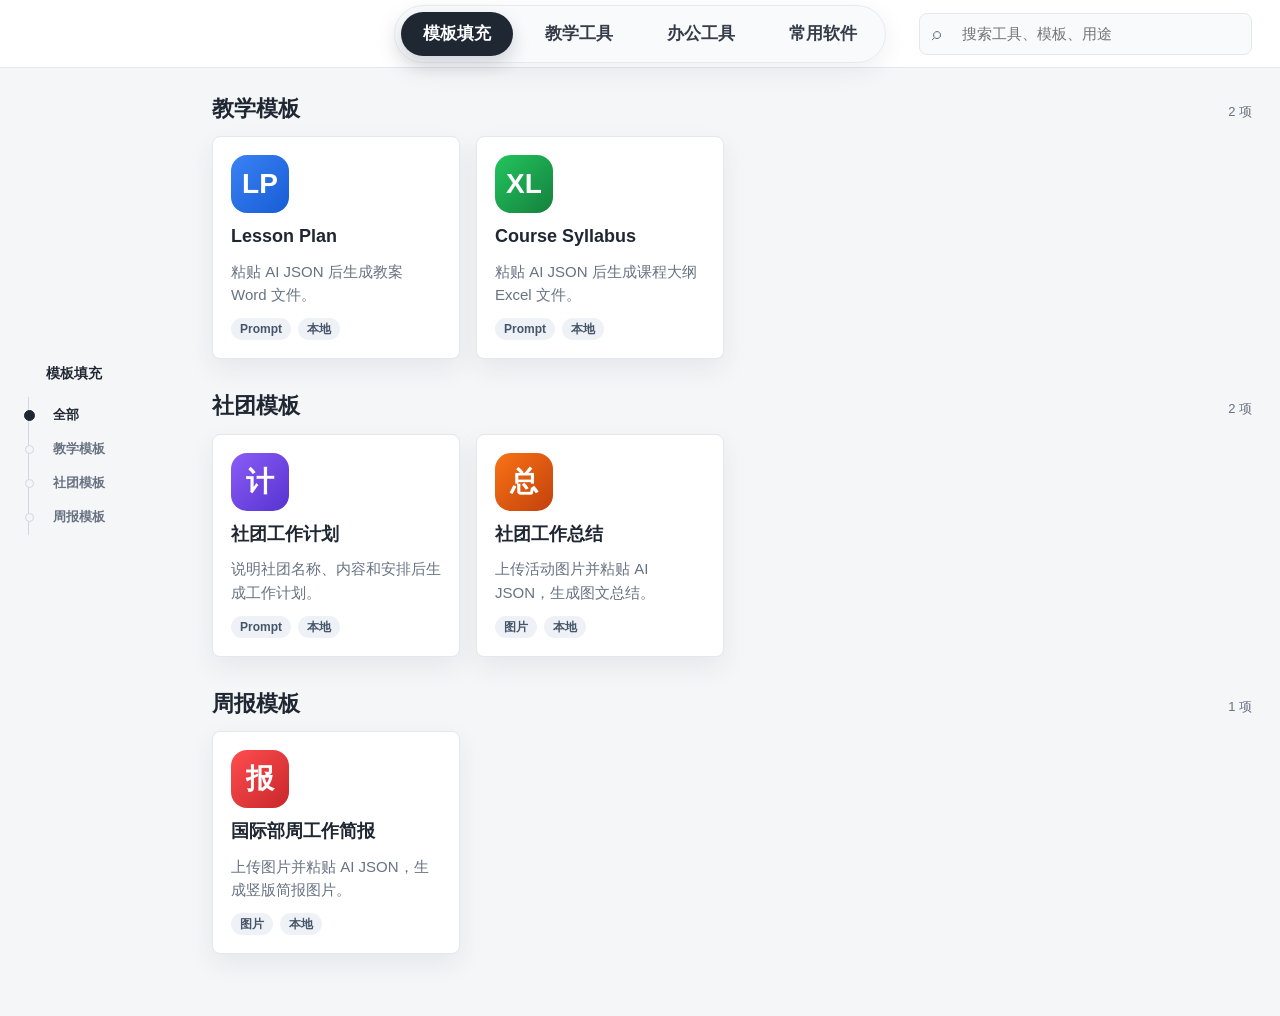
==== index.html @ 75331c17 "Initial TeacHub static site" ====
<!doctype html>
<html lang="zh-CN">
  <head>
    <meta charset="utf-8">
    <meta name="viewport" content="width=device-width, initial-scale=1">
    <title>TeacHub</title>
    <link rel="stylesheet" href="assets/styles.css">
  </head>
  <body>
    <header class="top-nav">
      <nav class="primary-tabs" aria-label="大类导航">
        <button class="tab is-active" type="button" data-view="templates">模板填充</button>
        <button class="tab" type="button" data-view="teaching">教学工具</button>
        <button class="tab" type="button" data-view="office">办公工具</button>
        <button class="tab" type="button" data-view="software">常用软件</button>
      </nav>
      <label class="search" aria-label="搜索工具">
        <span aria-hidden="true">⌕</span>
        <input id="search-input" type="search" placeholder="搜索工具、模板、用途">
      </label>
    </header>

    <div class="page-grid">
      <aside class="anchor-panel" aria-label="分类目录">
        <div class="anchor-title" id="anchor-title">模板填充</div>
        <nav class="anchor-list" id="anchor-list"></nav>
      </aside>

      <main class="content" id="content" tabindex="-1"></main>
    </div>

    <script src="assets/data.js"></script>
    <script src="assets/app.js"></script>
  </body>
</html>
---- assets/styles.css ----
:root {
  --bg: #f5f6f8;
  --surface: #ffffff;
  --ink: #1f2733;
  --muted: #687282;
  --line: #e3e7ee;
  --nav: #ffffff;
  --shadow: 0 16px 40px rgba(31, 39, 51, 0.12);
  --radius: 8px;
  --font: "Inter", "Segoe UI", "PingFang SC", "Microsoft YaHei", Arial, sans-serif;
}

* {
  box-sizing: border-box;
}

[hidden] {
  display: none !important;
}

html {
  min-height: 100%;
  scroll-behavior: smooth;
}

body {
  min-height: 100vh;
  margin: 0;
  background: var(--bg);
  color: var(--ink);
  font-family: var(--font);
  font-size: 15px;
  letter-spacing: 0;
}

button,
input {
  font: inherit;
}

button {
  cursor: pointer;
}

.top-nav {
  position: sticky;
  top: 0;
  z-index: 20;
  display: flex;
  align-items: center;
  justify-content: center;
  min-height: 68px;
  border-bottom: 1px solid var(--line);
  background: rgba(255, 255, 255, 0.96);
  padding: 0 28px;
  backdrop-filter: blur(14px);
}

.primary-tabs {
  display: flex;
  align-items: center;
  justify-content: center;
  gap: 10px;
  min-width: 0;
  border: 1px solid #e6ebf2;
  border-radius: 999px;
  background: #f8fafc;
  padding: 6px;
  box-shadow: 0 8px 24px rgba(31, 39, 51, 0.07);
}

.tab {
  min-height: 44px;
  border: 0;
  border-radius: 999px;
  background: transparent;
  color: #343c49;
  padding: 0 22px;
  font-size: 17px;
  font-weight: 800;
  white-space: nowrap;
  transition: background 160ms ease, color 160ms ease, box-shadow 160ms ease;
}

.tab:hover,
.tab.is-active {
  background: #1f2733;
  color: #ffffff;
  box-shadow: 0 8px 18px rgba(31, 39, 51, 0.18);
}

.search {
  position: absolute;
  right: 28px;
  display: grid;
  grid-template-columns: 28px minmax(0, 1fr);
  align-items: center;
  min-height: 42px;
  width: min(360px, 26vw);
  border: 1px solid var(--line);
  border-radius: var(--radius);
  background: #f9fafc;
  padding: 0 12px;
}

.search span {
  color: var(--muted);
  font-size: 18px;
}

.search input {
  min-width: 0;
  border: 0;
  outline: 0;
  background: transparent;
  color: var(--ink);
}

.page-grid {
  display: grid;
  grid-template-columns: 150px minmax(0, 1fr);
  gap: 34px;
  max-width: 1440px;
  margin: 0 auto;
  padding: 28px;
}

.anchor-panel {
  position: sticky;
  top: 50vh;
  transform: translateY(-50%);
  align-self: start;
  width: 140px;
  border: 0;
  border-radius: 0;
  background: transparent;
  padding: 0;
  box-shadow: none;
}

.anchor-title {
  margin-bottom: 14px;
  color: var(--ink);
  font-size: 14px;
  font-weight: 800;
  padding-left: 18px;
}

.anchor-list {
  display: grid;
  gap: 2px;
  position: relative;
  border-left: 1px solid #cfd7e4;
  padding: 2px 0 2px 16px;
}

.anchor-link {
  position: relative;
  display: flex;
  align-items: center;
  min-height: 32px;
  border-radius: 0;
  color: var(--muted);
  padding: 0 0 0 8px;
  text-decoration: none;
  font-size: 13px;
  font-weight: 700;
}

.anchor-link:hover,
.anchor-link.is-active {
  background: transparent;
  color: var(--ink);
}

.anchor-link::before {
  content: "";
  position: absolute;
  left: -20px;
  width: 7px;
  height: 7px;
  border: 1px solid #cfd7e4;
  border-radius: 999px;
  background: var(--bg);
}

.anchor-link.is-active::before {
  width: 9px;
  height: 9px;
  left: -21px;
  border-color: #1f2733;
  background: #1f2733;
}

.content {
  min-width: 0;
  outline: 0;
}

.section {
  scroll-margin-top: 92px;
  margin-bottom: 34px;
}

.section-head {
  display: flex;
  align-items: baseline;
  justify-content: space-between;
  gap: 12px;
  margin-bottom: 14px;
}

.section-title {
  margin: 0;
  font-size: 22px;
  line-height: 1.2;
}

.section-count {
  color: var(--muted);
  font-size: 13px;
}

.tool-grid {
  display: grid;
  grid-template-columns: repeat(4, minmax(180px, 1fr));
  gap: 16px;
}

.tool-card {
  display: flex;
  flex-direction: column;
  gap: 12px;
  min-height: 222px;
  width: 100%;
  border: 1px solid var(--line);
  border-radius: var(--radius);
  background: var(--surface);
  padding: 18px;
  text-align: left;
  box-shadow: 0 10px 26px rgba(31, 39, 51, 0.07);
  transition: transform 150ms ease, box-shadow 150ms ease, border-color 150ms ease;
}

.tool-card:hover {
  transform: translateY(-3px);
  border-color: rgba(31, 39, 51, 0.18);
  box-shadow: var(--shadow);
}

.tool-icon {
  display: grid;
  place-items: center;
  width: 58px;
  height: 58px;
  border-radius: 16px;
  color: #ffffff;
  font-size: 28px;
  font-weight: 800;
}

.tool-icon.red,
.drawer-icon.red,
.detail-page-icon.red {
  background: linear-gradient(135deg, #ff4d4f, #c8272b);
}

.tool-icon.purple,
.drawer-icon.purple,
.detail-page-icon.purple {
  background: linear-gradient(135deg, #8b5cf6, #5633d1);
}

.tool-icon.blue,
.drawer-icon.blue,
.detail-page-icon.blue {
  background: linear-gradient(135deg, #3b82f6, #175cd3);
}

.tool-icon.green,
.drawer-icon.green,
.detail-page-icon.green {
  background: linear-gradient(135deg, #22c55e, #15803d);
}

.tool-icon.orange,
.drawer-icon.orange,
.detail-page-icon.orange {
  background: linear-gradient(135deg, #f97316, #c2410c);
}

.tool-icon.cyan,
.drawer-icon.cyan,
.detail-page-icon.cyan {
  background: linear-gradient(135deg, #06b6d4, #087f96);
}

.tool-icon.pink,
.drawer-icon.pink,
.detail-page-icon.pink {
  background: linear-gradient(135deg, #ec4899, #be185d);
}

.tool-icon.slate,
.drawer-icon.slate,
.detail-page-icon.slate {
  background: linear-gradient(135deg, #64748b, #334155);
}

.tool-name {
  margin: 0;
  color: var(--ink);
  font-size: 18px;
  line-height: 1.25;
}

.tool-desc {
  margin: 0;
  color: var(--muted);
  line-height: 1.55;
}

.tool-tags {
  display: flex;
  flex-wrap: wrap;
  gap: 7px;
  margin-top: auto;
  align-items: flex-end;
}

.tag {
  border-radius: 999px;
  background: #eef2f7;
  color: #475569;
  padding: 5px 9px;
  font-size: 12px;
  font-weight: 700;
  line-height: 1;
}

.empty-state {
  display: grid;
  place-items: center;
  min-height: 240px;
  border: 1px dashed #cbd5e1;
  border-radius: var(--radius);
  background: rgba(255, 255, 255, 0.7);
  color: var(--muted);
}

.drawer-backdrop {
  position: fixed;
  inset: 0;
  z-index: 40;
  background: rgba(15, 23, 42, 0.34);
}

.drawer {
  position: fixed;
  top: 0;
  right: 0;
  z-index: 50;
  width: min(460px, 100vw);
  height: 100vh;
  overflow: auto;
  background: var(--surface);
  padding: 26px;
  box-shadow: -20px 0 50px rgba(15, 23, 42, 0.18);
}

.drawer-close {
  position: absolute;
  top: 14px;
  right: 14px;
  display: grid;
  place-items: center;
  width: 36px;
  height: 36px;
  border: 0;
  border-radius: var(--radius);
  background: #eef2f7;
  color: var(--ink);
  font-size: 24px;
  line-height: 1;
}

.drawer-icon {
  display: grid;
  place-items: center;
  width: 72px;
  height: 72px;
  border-radius: 18px;
  color: #ffffff;
  font-size: 34px;
  font-weight: 800;
}

.drawer-section {
  margin: 18px 0 6px;
  color: #2563eb;
  font-size: 13px;
  font-weight: 800;
}

.drawer h2 {
  margin: 0;
  font-size: 28px;
  line-height: 1.2;
}

.drawer-desc {
  margin: 12px 0 14px;
  color: var(--muted);
  line-height: 1.65;
}

.drawer-tags {
  display: flex;
  gap: 8px;
  margin-bottom: 18px;
}

.drawer-meta {
  display: grid;
  grid-template-columns: 96px minmax(0, 1fr);
  gap: 10px 14px;
  border-top: 1px solid var(--line);
  border-bottom: 1px solid var(--line);
  margin: 0 0 18px;
  padding: 16px 0;
}

.drawer-meta dt {
  color: var(--muted);
}

.drawer-meta dd {
  min-width: 0;
  margin: 0;
  overflow-wrap: anywhere;
}

.drawer-actions {
  display: flex;
  flex-wrap: wrap;
  gap: 10px;
}

.action {
  min-height: 40px;
  border: 0;
  border-radius: var(--radius);
  background: #1f2733;
  color: #ffffff;
  padding: 0 14px;
}

.action.secondary {
  border: 1px solid var(--line);
  background: #f8fafc;
  color: var(--ink);
}

.prompt-preview {
  margin-top: 18px;
  border: 1px solid var(--line);
  border-radius: var(--radius);
  overflow: hidden;
}

.prompt-head {
  display: flex;
  align-items: center;
  justify-content: space-between;
  gap: 12px;
  border-bottom: 1px solid var(--line);
  background: #f8fafc;
  padding: 10px 12px;
}

.prompt-head button {
  min-height: 32px;
  border: 0;
  border-radius: 7px;
  background: #8b5cf6;
  color: #ffffff;
  padding: 0 10px;
}

.prompt-preview pre {
  max-height: 260px;
  margin: 0;
  overflow: auto;
  padding: 12px;
  color: #334155;
  font-family: "SFMono-Regular", Consolas, "Liberation Mono", monospace;
  font-size: 12px;
  line-height: 1.55;
  white-space: pre-wrap;
}

.drawer-note {
  margin: 16px 0 0;
  border-left: 3px solid #f59e0b;
  background: #fffbeb;
  color: #7c4a03;
  padding: 10px 12px;
  line-height: 1.55;
}

.toast {
  position: fixed;
  right: 22px;
  bottom: 22px;
  z-index: 80;
  transform: translateY(16px);
  opacity: 0;
  pointer-events: none;
  border-radius: var(--radius);
  background: #1f2733;
  color: #ffffff;
  padding: 10px 14px;
  box-shadow: var(--shadow);
  transition: opacity 160ms ease, transform 160ms ease;
}

.toast.is-visible {
  transform: translateY(0);
  opacity: 1;
}

.detail-page {
  background: #f5f6f8;
}

.detail-shell {
  max-width: 1120px;
  margin: 0 auto;
  padding: 38px 28px;
}

.detail-card-page {
  border: 1px solid var(--line);
  border-radius: 12px;
  background: var(--surface);
  padding: 28px;
  box-shadow: 0 16px 44px rgba(31, 39, 51, 0.09);
}

.back-link {
  display: inline-flex;
  align-items: center;
  min-height: 34px;
  color: var(--muted);
  text-decoration: none;
  font-weight: 800;
}

.back-link:hover {
  color: var(--ink);
}

.detail-hero {
  display: grid;
  grid-template-columns: 88px minmax(0, 1fr);
  gap: 18px;
  align-items: start;
  margin-top: 22px;
}

.detail-page-icon {
  display: grid;
  place-items: center;
  width: 78px;
  height: 78px;
  border-radius: 20px;
  color: #ffffff;
  font-size: 34px;
  font-weight: 900;
}

.detail-breadcrumb {
  margin: 0 0 8px;
  color: #2563eb;
  font-size: 13px;
  font-weight: 800;
}

.detail-card-page h1 {
  margin: 0;
  color: var(--ink);
  font-size: 36px;
  line-height: 1.15;
}

.detail-page-desc {
  max-width: 680px;
  margin: 12px 0 16px;
  color: var(--muted);
  font-size: 17px;
  line-height: 1.65;
}

.detail-layout {
  display: grid;
  grid-template-columns: minmax(0, 1fr) 280px;
  gap: 28px;
  margin-top: 30px;
}

.detail-main,
.detail-side {
  min-width: 0;
}

.detail-main h2,
.detail-side h2 {
  margin: 0 0 14px;
  font-size: 18px;
}

.detail-meta-grid {
  display: grid;
  grid-template-columns: 100px minmax(0, 1fr);
  gap: 12px 16px;
  border: 1px solid var(--line);
  border-radius: var(--radius);
  background: #f8fafc;
  margin: 0;
  padding: 16px;
}

.detail-meta-grid dt {
  color: var(--muted);
  font-weight: 700;
}

.detail-meta-grid dd {
  min-width: 0;
  margin: 0;
  overflow-wrap: anywhere;
}

.detail-prompt {
  margin-top: 18px;
}

.detail-side {
  border: 1px solid var(--line);
  border-radius: var(--radius);
  background: #fbfcfe;
  padding: 16px;
  align-self: start;
}

.detail-actions {
  display: grid;
  gap: 10px;
}

.detail-actions .action {
  width: 100%;
}

.fill-page {
  background: #f5f6f8;
}

.fill-topbar {
  position: sticky;
  top: 0;
  z-index: 20;
  display: flex;
  align-items: center;
  justify-content: space-between;
  gap: 18px;
  min-height: 68px;
  border-bottom: 1px solid var(--line);
  background: rgba(255, 255, 255, 0.96);
  padding: 0 28px;
  backdrop-filter: blur(14px);
}

.fill-topbar select {
  min-height: 40px;
  border: 1px solid var(--line);
  border-radius: var(--radius);
  background: #f8fafc;
  color: var(--ink);
  padding: 0 12px;
  font-weight: 800;
}

.fill-shell {
  display: grid;
  grid-template-columns: 420px minmax(0, 1fr);
  gap: 18px;
  max-width: 1240px;
  margin: 0 auto;
  padding: 28px;
}

.fill-panel {
  min-width: 0;
  border: 1px solid var(--line);
  border-radius: 12px;
  background: var(--surface);
  padding: 18px;
  box-shadow: 0 12px 34px rgba(31, 39, 51, 0.08);
}

.fill-heading {
  display: grid;
  grid-template-columns: 58px minmax(0, 1fr);
  gap: 14px;
  align-items: center;
}

.fill-heading p,
.editor-head p {
  margin: 0 0 4px;
  color: #2563eb;
  font-size: 13px;
  font-weight: 800;
}

.fill-heading h1,
.editor-head h2 {
  margin: 0;
  color: var(--ink);
  line-height: 1.2;
}

.fill-heading h1 {
  font-size: 24px;
}

.fill-actions,
.editor-actions {
  display: flex;
  flex-wrap: wrap;
  gap: 10px;
}

.fill-actions {
  margin: 18px 0;
}

.ai-panel {
  border: 1px solid var(--line);
  border-radius: var(--radius);
  background: #f8fafc;
  padding: 12px;
  margin-bottom: 16px;
}

.ai-panel p {
  margin: 0 0 10px;
  color: var(--muted);
  font-size: 13px;
  font-weight: 800;
}

.ai-links {
  display: grid;
  grid-template-columns: repeat(3, minmax(0, 1fr));
  gap: 8px;
}

.ai-link {
  display: grid;
  place-items: center;
  min-height: 38px;
  border-radius: var(--radius);
  color: #ffffff;
  font-weight: 900;
  text-decoration: none;
}

.ai-link.chatgpt {
  background: #10a37f;
}

.ai-link.deepseek {
  background: #2563eb;
}

.ai-link.gemini {
  background: #7c3aed;
}

.fill-prompt {
  margin-top: 0;
}

.fill-prompt pre {
  max-height: 330px;
}

.editor-panel {
  display: flex;
  flex-direction: column;
  gap: 14px;
}

.editor-head {
  display: flex;
  align-items: center;
  justify-content: space-between;
  gap: 16px;
}

#json-input {
  flex: 1;
  min-height: 320px;
  width: 100%;
  resize: vertical;
  border: 1px solid var(--line);
  border-radius: var(--radius);
  outline: 0;
  background: #0f172a;
  color: #e5edf7;
  padding: 14px;
  font-family: "SFMono-Regular", Consolas, "Liberation Mono", monospace;
  font-size: 13px;
  line-height: 1.55;
}

#json-input:focus {
  border-color: #3b82f6;
  box-shadow: 0 0 0 3px rgba(59, 130, 246, 0.16);
}

.image-upload-panel {
  display: grid;
  grid-template-columns: minmax(0, 1fr);
  gap: 14px;
  min-height: 176px;
  border: 1px dashed #b8c3d4;
  border-radius: var(--radius);
  background: #fbfcfe;
  padding: 16px;
  transition: border-color 160ms ease, background 160ms ease, box-shadow 160ms ease;
}

.image-upload-panel.is-dragging {
  border-color: #2563eb;
  background: #eff6ff;
  box-shadow: 0 0 0 3px rgba(37, 99, 235, 0.12);
}

.image-upload-panel h3 {
  margin: 0 0 4px;
  font-size: 17px;
  line-height: 1.25;
}

.image-upload-panel p {
  margin: 0;
  color: var(--muted);
  font-size: 13px;
}

.image-upload-panel input {
  width: 100%;
  min-height: 56px;
  border: 1px dashed #cbd5e1;
  border-radius: var(--radius);
  background: #ffffff;
  color: var(--ink);
  padding: 14px;
}

.image-list {
  display: grid;
  gap: 10px;
  min-height: 28px;
}

.image-list-head {
  display: flex;
  align-items: center;
  justify-content: space-between;
  gap: 12px;
  color: #475569;
  font-size: 13px;
  font-weight: 800;
}

.image-list-head button {
  min-height: 28px;
  border: 1px solid #cbd5e1;
  border-radius: 6px;
  background: #ffffff;
  color: #475569;
  padding: 0 9px;
  font-size: 12px;
  font-weight: 800;
}

.image-chip-grid {
  display: grid;
  grid-template-columns: repeat(auto-fit, minmax(170px, 1fr));
  gap: 8px;
}

.image-chip {
  display: grid;
  grid-template-columns: minmax(0, 1fr) 22px;
  align-items: center;
  gap: 8px;
  max-width: 100%;
  min-height: 38px;
  border-radius: 7px;
  background: #eef2ff;
  color: #3730a3;
  padding: 8px 8px 8px 10px;
  font-size: 12px;
  font-weight: 800;
  line-height: 1.25;
  overflow-wrap: anywhere;
}

.image-chip span {
  min-width: 0;
}

.image-chip button {
  display: grid;
  place-items: center;
  width: 22px;
  height: 22px;
  border: 0;
  border-radius: 999px;
  background: #c7d2fe;
  color: #312e81;
  line-height: 1;
  font-size: 16px;
}

.muted-text {
  color: var(--muted);
  font-size: 13px;
}

.log-box {
  min-height: 58px;
  border: 1px solid #cbd5e1;
  border-radius: var(--radius);
  background: #f8fafc;
  color: #334155;
  padding: 12px;
  white-space: pre-wrap;
  line-height: 1.55;
}

.log-box.is-error {
  border-color: #fecaca;
  background: #fef2f2;
  color: #991b1b;
}

@media (max-width: 1180px) {
  .tool-grid {
    grid-template-columns: repeat(3, minmax(180px, 1fr));
  }
}

@media (max-width: 920px) {
  .top-nav {
    position: sticky;
    display: grid;
    grid-template-columns: 1fr;
    padding: 12px 18px;
    gap: 10px;
  }

  .primary-tabs {
    overflow-x: auto;
    padding-bottom: 2px;
    justify-content: flex-start;
    border-radius: var(--radius);
    width: 100%;
  }

  .tab {
    min-height: 40px;
    padding: 0 16px;
    font-size: 15px;
  }

  .search {
    position: static;
    width: 100%;
  }

  .page-grid {
    grid-template-columns: 1fr;
    gap: 18px;
    padding: 18px;
  }

  .anchor-panel {
    position: static;
    transform: none;
    width: 100%;
  }

  .anchor-list {
    display: flex;
    overflow-x: auto;
    padding-bottom: 2px;
  }

  .anchor-link {
    flex: 0 0 auto;
  }

  .tool-grid {
    grid-template-columns: repeat(2, minmax(160px, 1fr));
  }

  .detail-layout,
  .detail-hero,
  .fill-shell {
    grid-template-columns: 1fr;
  }

  .detail-card-page h1 {
    font-size: 30px;
  }
}

@media (max-width: 560px) {
  .tool-grid {
    grid-template-columns: 1fr;
  }

  .tool-card {
    min-height: 190px;
  }

  .drawer {
    padding: 22px 18px;
  }

  .drawer-meta {
    grid-template-columns: 1fr;
  }

  .detail-shell {
    padding: 18px;
  }

  .detail-card-page {
    padding: 20px;
  }

  .detail-meta-grid {
    grid-template-columns: 1fr;
  }
}
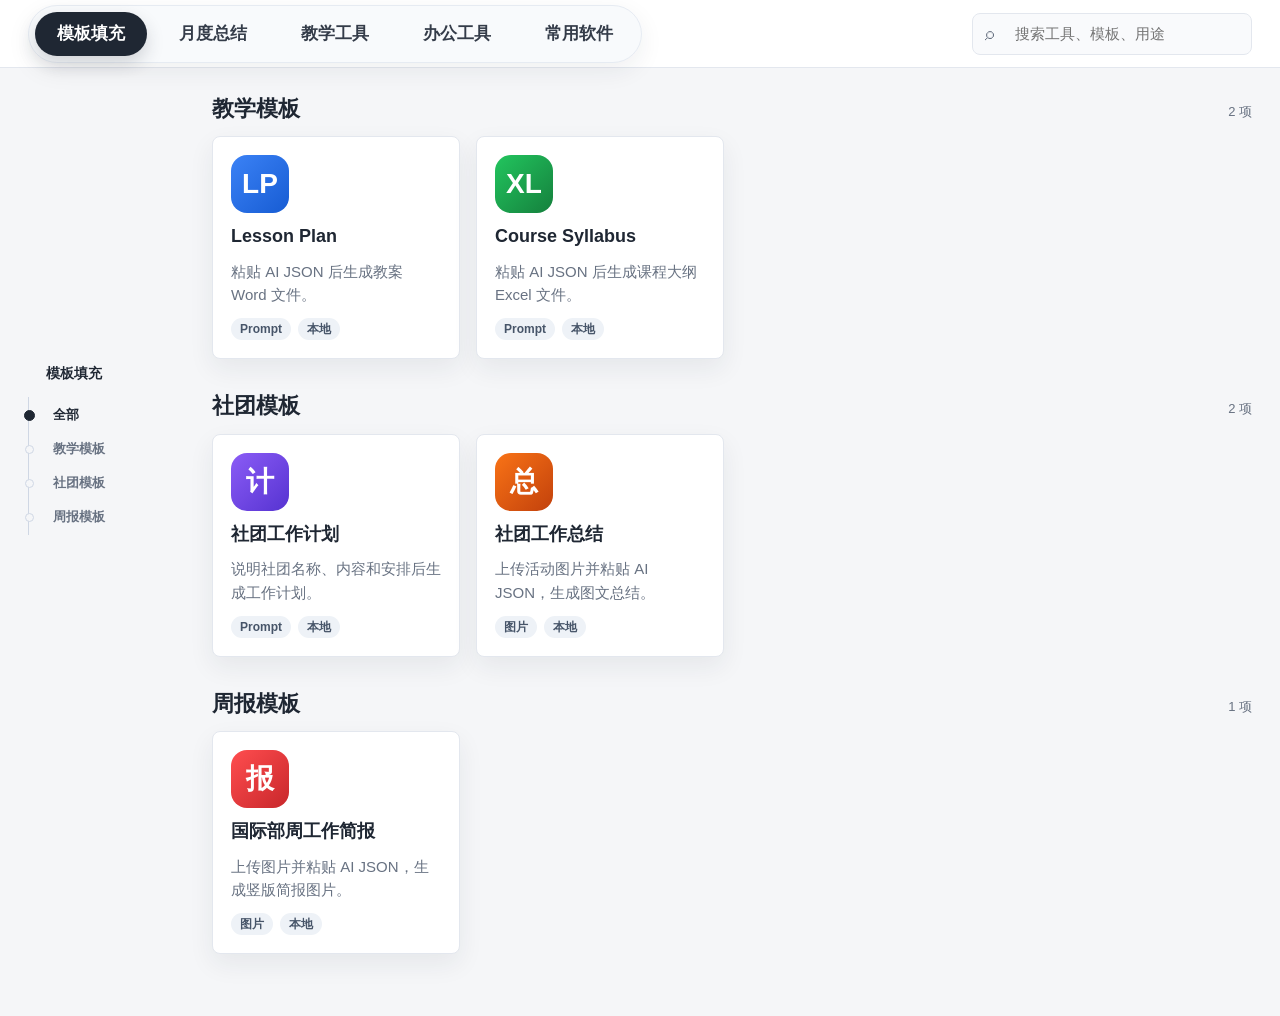
==== commit 7d4b26a5: "Add monthly subject quality analysis with editable Excel table" ====
--- a/index.html
+++ b/index.html
@@ -10,6 +10,7 @@
     <header class="top-nav">
       <nav class="primary-tabs" aria-label="大类导航">
         <button class="tab is-active" type="button" data-view="templates">模板填充</button>
+        <button class="tab" type="button" data-view="monthly">月度总结</button>
         <button class="tab" type="button" data-view="teaching">教学工具</button>
         <button class="tab" type="button" data-view="office">办公工具</button>
         <button class="tab" type="button" data-view="software">常用软件</button>
--- a/assets/styles.css
+++ b/assets/styles.css
@@ -48,7 +48,7 @@
   z-index: 20;
   display: flex;
   align-items: center;
-  justify-content: center;
+  justify-content: flex-start;
   min-height: 68px;
   border-bottom: 1px solid var(--line);
   background: rgba(255, 255, 255, 0.96);
@@ -96,7 +96,7 @@
   grid-template-columns: 28px minmax(0, 1fr);
   align-items: center;
   min-height: 42px;
-  width: min(360px, 26vw);
+  width: min(280px, 23vw);
   border: 1px solid var(--line);
   border-radius: var(--radius);
   background: #f9fafc;
@@ -746,6 +746,55 @@
   margin: 18px 0;
 }
 
+.lesson-plan-batch {
+  display: flex;
+  flex-wrap: wrap;
+  align-items: center;
+  gap: 12px;
+  margin: 0 0 16px;
+  border-left: 3px solid #2563eb;
+  background: #f8fafc;
+  padding: 10px 12px;
+}
+
+.lesson-plan-range,
+.lesson-plan-stepper {
+  display: flex;
+  align-items: center;
+  gap: 8px;
+  color: #334155;
+  font-size: 15px;
+  font-weight: 800;
+  white-space: nowrap;
+}
+
+.lesson-plan-range input,
+.lesson-plan-stepper input {
+  min-height: 40px;
+  width: 58px;
+  border: 1px solid #b8c3d4;
+  border-radius: 6px;
+  background: #ffffff;
+  color: var(--ink);
+  padding: 0 9px;
+  font: inherit;
+  font-size: 14px;
+}
+
+.lesson-plan-range input:focus,
+.lesson-plan-stepper input:focus {
+  outline: 0;
+  border-color: #2563eb;
+  box-shadow: 0 0 0 3px rgba(37, 99, 235, 0.16);
+}
+
+.lesson-plan-total {
+  color: #1e3a8a;
+  font-size: 13px;
+  font-weight: 800;
+  white-space: nowrap;
+}
+
 .ai-panel {
   border: 1px solid var(--line);
   border-radius: var(--radius);
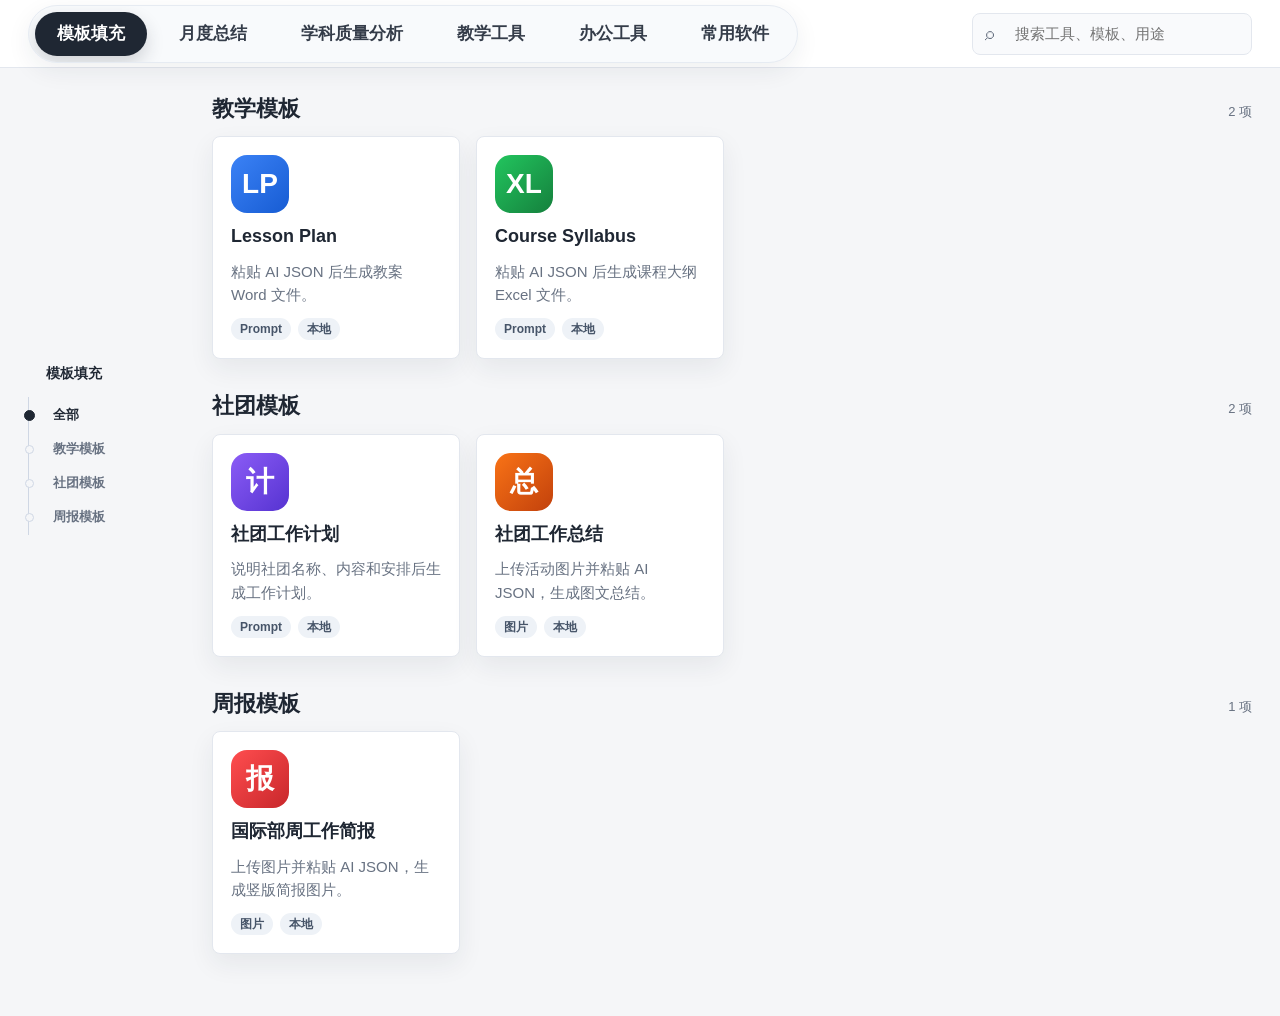
==== commit e9d90152: "Add direct subject quality analysis homepage navigation" ====
--- a/index.html
+++ b/index.html
@@ -11,6 +11,7 @@
       <nav class="primary-tabs" aria-label="大类导航">
         <button class="tab is-active" type="button" data-view="templates">模板填充</button>
         <button class="tab" type="button" data-view="monthly">月度总结</button>
+        <a class="tab" href="quality-analysis.html">学科质量分析</a>
         <button class="tab" type="button" data-view="teaching">教学工具</button>
         <button class="tab" type="button" data-view="office">办公工具</button>
         <button class="tab" type="button" data-view="software">常用软件</button>
--- a/assets/styles.css
+++ b/assets/styles.css
@@ -49,6 +49,7 @@
   display: flex;
   align-items: center;
   justify-content: flex-start;
+  gap: 20px;
   min-height: 68px;
   border-bottom: 1px solid var(--line);
   background: rgba(255, 255, 255, 0.96);
@@ -59,9 +60,10 @@
 .primary-tabs {
   display: flex;
   align-items: center;
-  justify-content: center;
+  justify-content: flex-start;
   gap: 10px;
   min-width: 0;
+  overflow-x: auto;
   border: 1px solid #e6ebf2;
   border-radius: 999px;
   background: #f8fafc;
@@ -70,6 +72,10 @@
 }
 
 .tab {
+  display: inline-flex;
+  align-items: center;
+  justify-content: center;
+  flex-shrink: 0;
   min-height: 44px;
   border: 0;
   border-radius: 999px;
@@ -79,6 +85,7 @@
   font-size: 17px;
   font-weight: 800;
   white-space: nowrap;
+  text-decoration: none;
   transition: background 160ms ease, color 160ms ease, box-shadow 160ms ease;
 }
 
@@ -90,8 +97,9 @@
 }
 
 .search {
-  position: absolute;
-  right: 28px;
+  position: static;
+  margin-left: auto;
+  flex-shrink: 0;
   display: grid;
   grid-template-columns: 28px minmax(0, 1fr);
   align-items: center;
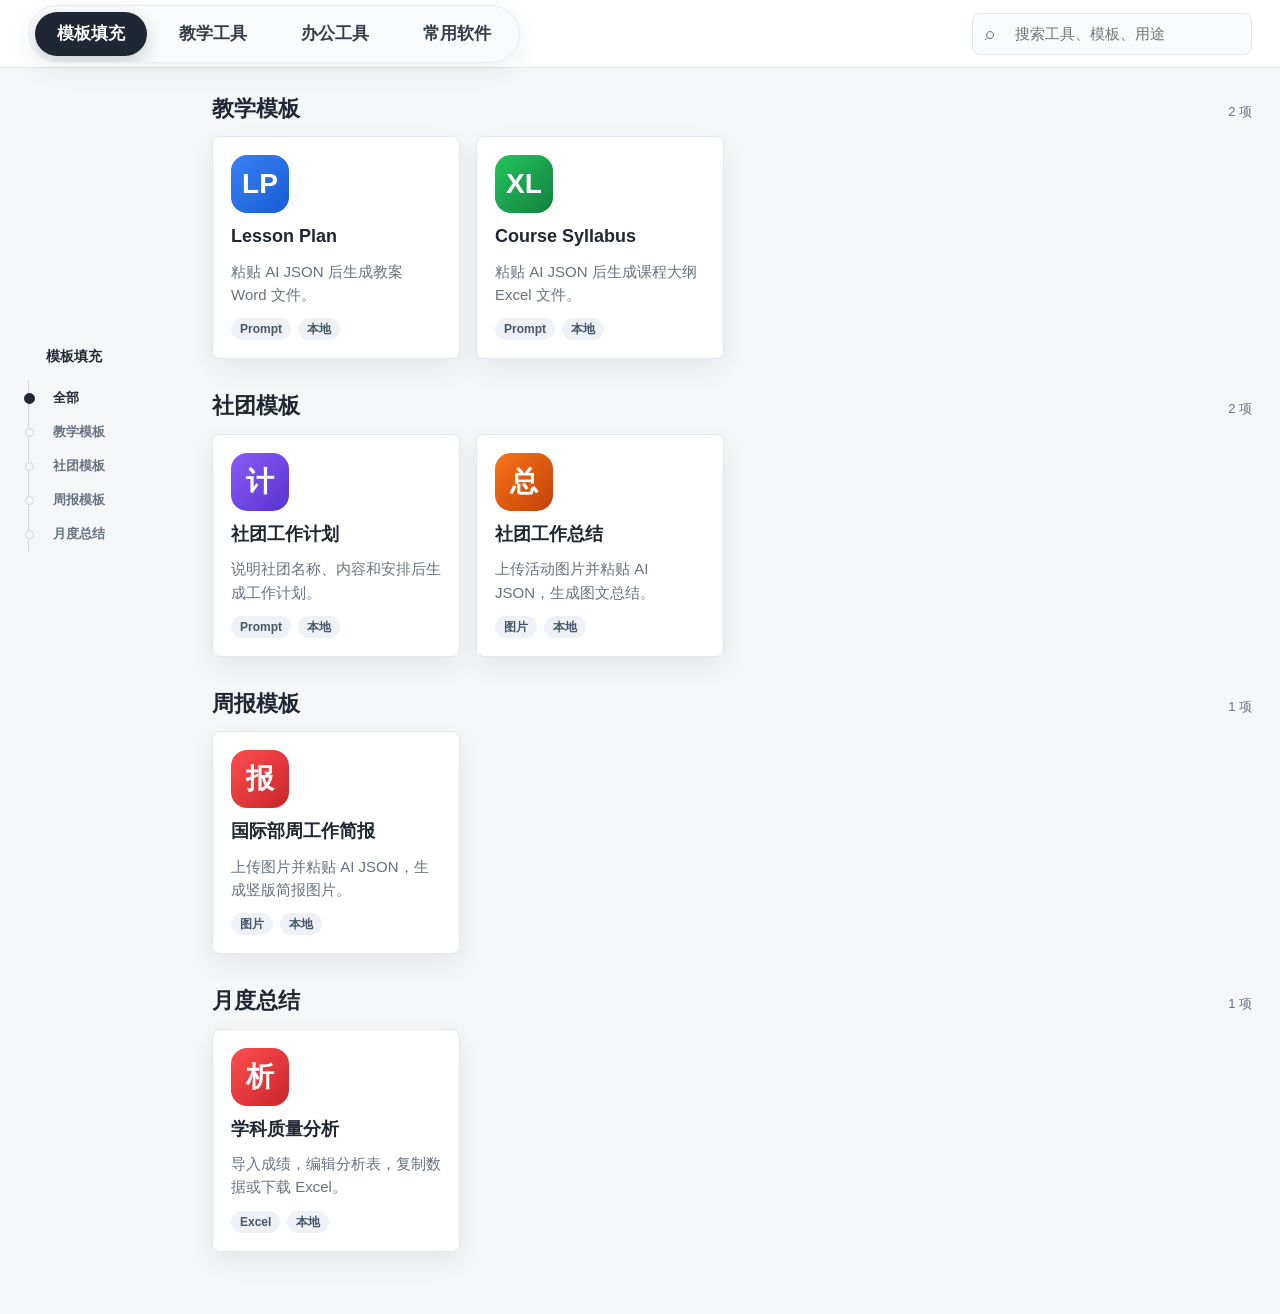
==== commit d3a830e1: "Move monthly summaries into template filling section" ====
--- a/index.html
+++ b/index.html
@@ -10,8 +10,6 @@
     <header class="top-nav">
       <nav class="primary-tabs" aria-label="大类导航">
         <button class="tab is-active" type="button" data-view="templates">模板填充</button>
-        <button class="tab" type="button" data-view="monthly">月度总结</button>
-        <a class="tab" href="quality-analysis.html">学科质量分析</a>
         <button class="tab" type="button" data-view="teaching">教学工具</button>
         <button class="tab" type="button" data-view="office">办公工具</button>
         <button class="tab" type="button" data-view="software">常用软件</button>
